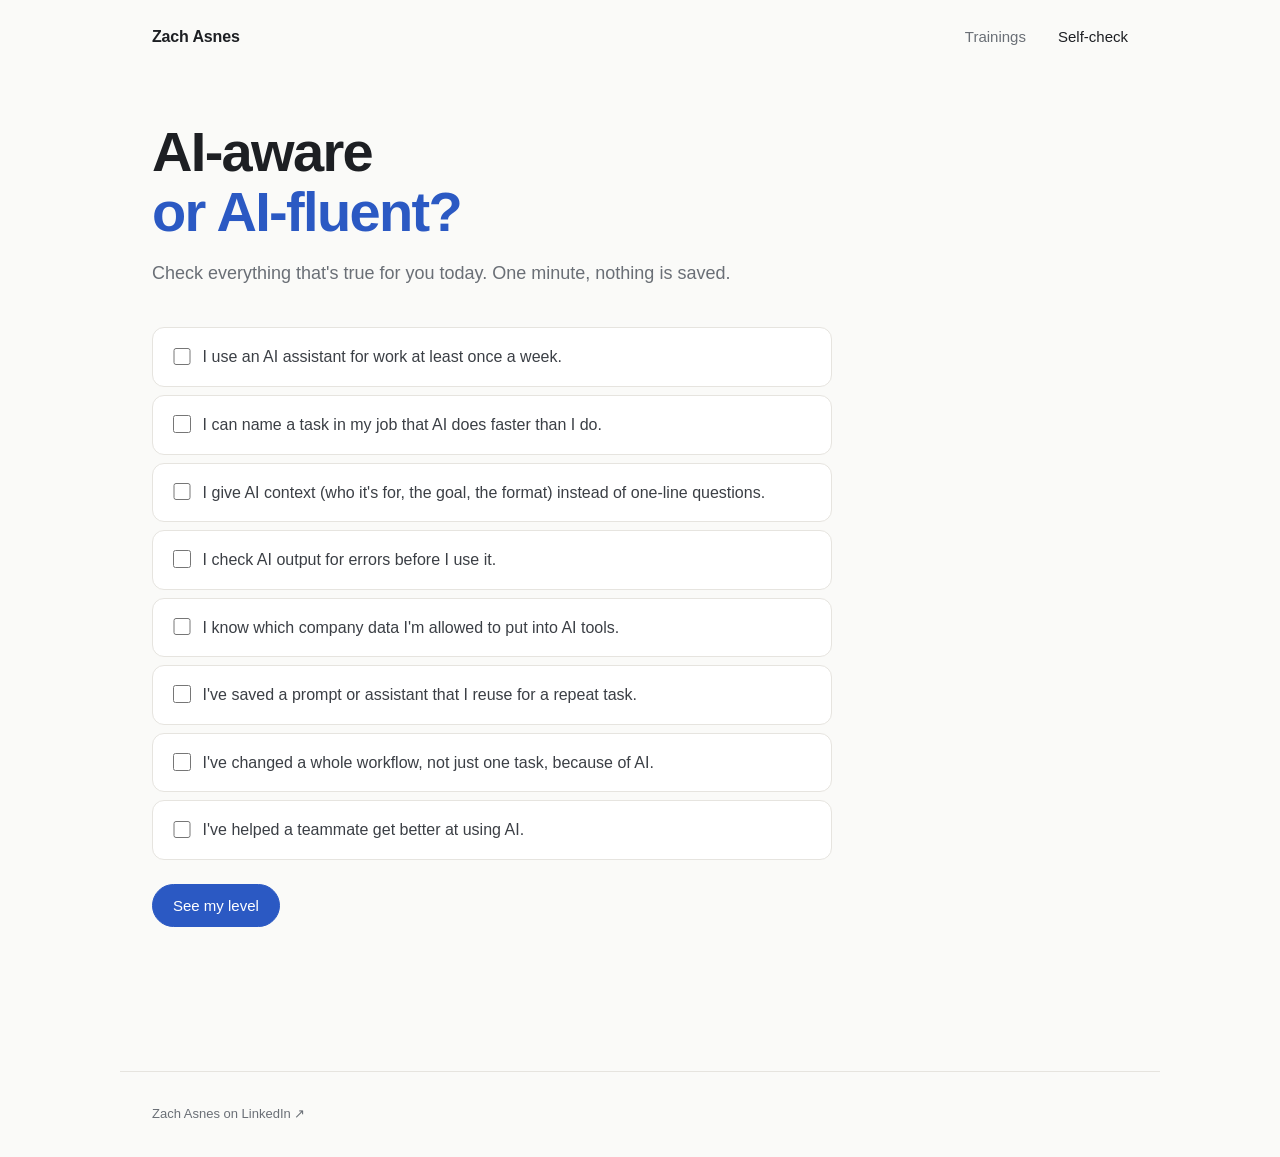
==== check.html @ e1a23500 "Add New this week, AI fluency self-check, and step-numbered course paths - Home: 'New this week' sho" ====
<!DOCTYPE html>
<html lang="en">

<head>
  <meta charset="UTF-8">
  <meta http-equiv="Content-Security-Policy" content="default-src 'none'; script-src 'self' https://gc.zgo.at; style-src 'self' https://fonts.googleapis.com; font-src https://fonts.gstatic.com; img-src 'self' data: https://zachasnes.goatcounter.com; connect-src https://docs.google.com https://zachasnes.goatcounter.com; base-uri 'none'; form-action 'none'; upgrade-insecure-requests">
  <meta name="referrer" content="strict-origin-when-cross-origin">
  <meta name="viewport" content="width=device-width, initial-scale=1.0">
  <title>AI Fluency Self-Check · Zach Asnes</title>
  <meta name="description" content="A one-minute check: are you AI-aware or AI-fluent? Get your level and where to go next.">
  <meta property="og:title" content="AI Fluency Self-Check: aware or fluent?">
  <meta property="og:description" content="Eight quick statements. One minute. Find your AI level and your next free course.">
  <meta property="og:image" content="https://zachasnes.com/assets/og.png">
  <meta property="og:url" content="https://zachasnes.com/check.html">
  <meta property="og:type" content="website">
  <meta name="twitter:card" content="summary_large_image">
  <link rel="icon" type="image/x-icon" href="favicon.ico">
  <link rel="preconnect" href="https://fonts.googleapis.com">
  <link href="https://fonts.googleapis.com/css2?family=Inter:wght@400;500;600;650;700&display=swap" rel="stylesheet">
  <link rel="stylesheet" href="assets/site.css?v=20260924a">
</head>

<body>
  <nav class="site-nav">
    <a href="index.html" class="nav-logo">Zach Asnes</a>
    <ul class="nav-links">
      <li><a href="trainings.html">Trainings</a></li>
      <li><a href="check.html" aria-current="page">Self-check</a></li>
      <li id="nav-stories" hidden><a href="stories.html">Stories</a></li>
    </ul>
  </nav>

  <section class="page-top">
    <div class="big-text">AI-aware<br><span>or AI-fluent?</span></div>
    <p class="lede">Check everything that's true for you today. One minute, nothing is saved.</p>

    <fieldset class="check" id="check">
      <legend class="visually-hidden">Statements that are true for you</legend>
      <label><input type="checkbox"> I use an AI assistant for work at least once a week.</label>
      <label><input type="checkbox"> I can name a task in my job that AI does faster than I do.</label>
      <label><input type="checkbox"> I give AI context (who it's for, the goal, the format) instead of one-line questions.</label>
      <label><input type="checkbox"> I check AI output for errors before I use it.</label>
      <label><input type="checkbox"> I know which company data I'm allowed to put into AI tools.</label>
      <label><input type="checkbox"> I've saved a prompt or assistant that I reuse for a repeat task.</label>
      <label><input type="checkbox"> I've changed a whole workflow, not just one task, because of AI.</label>
      <label><input type="checkbox"> I've helped a teammate get better at using AI.</label>
    </fieldset>

    <button type="button" class="btn" id="check-go">See my level</button>
    <div id="check-result" aria-live="polite"></div>
  </section>

  <footer>
    <p><a href="https://www.linkedin.com/in/zachary-asnes/" target="_blank" rel="noopener">Zach Asnes on LinkedIn ↗</a></p>
  </footer>

  <script src="assets/site.js?v=20260924a"></script>
  <script src="assets/page-check.js?v=20260924a"></script>
</body>

</html>
---- assets/site.css ----
/* ============================================================
   zachasnes.com: shared styles for Home, Trainings, Stories.
   Calm and light: warm off-white, one blue accent, Inter.
   A soft dark theme follows the visitor's system setting.
   ============================================================ */

*, *::before, *::after { margin: 0; padding: 0; box-sizing: border-box; }

:root {
  --bg: #fafaf8;
  --surface: #ffffff;
  --hover: #f4f3f0;
  --text: #1d1f23;
  --body: #3b3f45;
  --muted: #6a6f76;
  --line: #e6e4df;
  --accent: #2b59c3;
  --accent-soft: #eef2fb;
  --on-accent: #ffffff;
  --error: #b3261e;
  --shadow: 0 1px 2px rgba(20, 20, 20, 0.04), 0 8px 24px rgba(20, 20, 20, 0.06);
  --radius: 12px;
  --font: 'Inter', -apple-system, BlinkMacSystemFont, 'Segoe UI', sans-serif;
}

@media (prefers-color-scheme: dark) {
  :root {
    --bg: #15171a;
    --surface: #1c1f23;
    --hover: #22262b;
    --text: #e8e6e1;
    --body: #c9c7c2;
    --muted: #9aa0a6;
    --line: #2c3035;
    --accent: #8ab4f8;
    --accent-soft: #1f2a3d;
    --on-accent: #0f1b33;
    --error: #f2b8b5;
    --shadow: none;
  }
}

html { scroll-behavior: smooth; }

body {
  background: var(--bg);
  color: var(--text);
  font-family: var(--font);
  font-size: 16px;
  line-height: 1.6;
  -webkit-font-smoothing: antialiased;
  overflow-x: hidden;
}

a { color: inherit; }

::selection { background: var(--accent-soft); }

:focus-visible { outline: 2px solid var(--accent); outline-offset: 3px; border-radius: 4px; }

/* ---------- Nav ---------- */
nav.site-nav {
  max-width: 1040px;
  margin: 0 auto;
  display: flex;
  justify-content: space-between;
  align-items: center;
  padding: 1.5rem 2rem;
}

.nav-logo { font-weight: 600; font-size: 16px; text-decoration: none; letter-spacing: -0.01em; }

.nav-links { display: flex; gap: 2rem; list-style: none; }

.nav-links a { font-size: 15px; color: var(--muted); text-decoration: none; transition: color 0.2s; }
.nav-links a:hover, .nav-links a[aria-current="page"] { color: var(--text); }
.nav-links a[aria-current="page"] { font-weight: 500; }

/* ---------- Layout ---------- */
section { padding: 4rem 2rem; max-width: 1040px; margin: 0 auto; }

.page-top { padding-top: 3rem; }

.section-label {
  font-size: 13px;
  font-weight: 600;
  letter-spacing: 0.06em;
  text-transform: uppercase;
  color: var(--muted);
  margin-bottom: 1.5rem;
}

.big-text {
  font-size: clamp(36px, 5.5vw, 56px);
  font-weight: 650;
  line-height: 1.08;
  letter-spacing: -0.03em;
  margin-bottom: 1rem;
}

.big-text span { color: var(--accent); }

.lede { font-size: 18px; color: var(--muted); max-width: 600px; margin-bottom: 2.5rem; }

.mono { font-size: 13px; font-weight: 500; }

.tag {
  font-size: 12px;
  padding: 3px 10px;
  border-radius: 999px;
  background: var(--hover);
  color: var(--muted);
  white-space: nowrap;
}

.tags { display: flex; flex-wrap: wrap; gap: 0.4rem; }

.btn {
  display: inline-flex;
  align-items: center;
  gap: 0.5rem;
  font-size: 15px;
  font-weight: 500;
  text-decoration: none;
  color: var(--on-accent);
  background: var(--accent);
  padding: 0.75rem 1.25rem;
  border-radius: 999px;
  border: 1px solid var(--accent);
  transition: opacity 0.2s, background 0.2s;
}

.btn:hover { opacity: 0.9; }

.btn.ghost { background: transparent; color: var(--text); border-color: var(--line); }
.btn.ghost:hover { background: var(--hover); opacity: 1; }

.see-all { margin-top: 1.75rem; }

.status { font-size: 14px; color: var(--muted); min-height: 1.4em; margin: 1.25rem 0; }
.status.is-error { color: var(--error); }

.visually-hidden {
  position: absolute; width: 1px; height: 1px;
  overflow: hidden; clip: rect(0 0 0 0); white-space: nowrap;
}

/* ---------- Sentence picker ---------- */
.picker {
  font-size: clamp(24px, 3.4vw, 34px);
  font-weight: 500;
  line-height: 1.5;
  letter-spacing: -0.02em;
  color: var(--muted);
  margin-top: 2rem;
}

.picker .token {
  display: inline-flex;
  align-items: center;
  color: var(--accent);
  background: var(--accent-soft);
  border-radius: 10px;
  padding: 0 0.4em 0 0.45em;
  margin: 0 0.1em;
  transition: filter 0.2s;
}

.picker .token:hover { filter: brightness(0.97); }

.picker .token::after { content: '▾'; font-size: 0.6em; margin-left: 0.25em; pointer-events: none; }

.picker select {
  appearance: none;
  -webkit-appearance: none;
  background: transparent;
  border: 0;
  color: inherit;
  font: inherit;
  letter-spacing: inherit;
  cursor: pointer;
  padding: 0.05em 0;
  max-width: 100%;
}

.picker select option { font-size: 16px; color: var(--text); background: var(--surface); }

/* ---------- Training results ---------- */
.top-pick {
  display: grid;
  grid-template-columns: 1fr auto;
  gap: 1.5rem;
  align-items: center;
  background: var(--surface);
  border: 1px solid var(--line);
  border-left: 4px solid var(--accent);
  border-radius: var(--radius);
  box-shadow: var(--shadow);
  padding: 2rem 2.25rem;
  margin-top: 0.5rem;
  text-decoration: none;
  transition: transform 0.2s, box-shadow 0.2s;
}

.top-pick:hover { transform: translateY(-2px); }

.top-pick .eyebrow {
  display: inline-block;
  font-size: 12px;
  font-weight: 600;
  color: var(--accent);
  background: var(--accent-soft);
  border-radius: 999px;
  padding: 3px 10px;
  margin-bottom: 0.9rem;
}

.top-pick h3 { font-size: clamp(22px, 2.6vw, 28px); font-weight: 650; line-height: 1.2; letter-spacing: -0.02em; margin-bottom: 0.5rem; }
.top-pick p { color: var(--body); max-width: 640px; }
.top-pick .meta { color: var(--muted); font-size: 14px; margin-top: 0.9rem; }
.top-pick .go { font-size: 28px; color: var(--accent); line-height: 1; }

.list-head { margin: 2.5rem 0 0.75rem; color: var(--muted); font-size: 14px; font-weight: 600; }

.course-list {
  background: var(--surface);
  border: 1px solid var(--line);
  border-radius: var(--radius);
  overflow: hidden;
}

.course {
  display: grid;
  grid-template-columns: 1fr auto;
  gap: 1.5rem;
  align-items: center;
  padding: 1.25rem 1.5rem;
  text-decoration: none;
  border-top: 1px solid var(--line);
  transition: background 0.2s;
}

.course:first-child { border-top: 0; }
.course:hover { background: var(--hover); }
.course-num { display: none; }
.course-name { font-weight: 600; font-size: 17px; line-height: 1.3; }
.course-desc { font-size: 14px; color: var(--muted); margin-top: 0.25rem; }
.course-meta { color: var(--muted); font-size: 13px; margin-top: 0.4rem; }
.course .tags { justify-content: flex-end; max-width: 260px; }
.course .step { color: var(--accent); font-size: 12px; font-weight: 600; margin-bottom: 0.2rem; }

/* ---------- Self-check ---------- */
.check { border: 0; display: grid; gap: 0.5rem; max-width: 680px; margin-bottom: 1.5rem; }
.check label {
  display: flex; gap: 0.75rem; align-items: flex-start; cursor: pointer;
  background: var(--surface); border: 1px solid var(--line); border-radius: var(--radius);
  padding: 1rem 1.25rem; font-size: 16px; color: var(--body);
}
.check input { flex: none; width: 1.1rem; height: 1.1rem; margin-top: 0.2rem; accent-color: var(--accent); }
#check-result { max-width: 680px; margin-top: 2rem; }
#check-result .btn { margin-top: 1.25rem; }
button.btn { font-family: inherit; cursor: pointer; }

/* ---------- Stories ---------- */
.story-grid {
  display: grid;
  grid-template-columns: repeat(auto-fill, minmax(300px, 1fr));
  gap: 1rem;
}

.story {
  background: var(--surface);
  border: 1px solid var(--line);
  border-radius: var(--radius);
  padding: 1.75rem;
  display: flex;
  flex-direction: column;
  gap: 0.75rem;
  text-decoration: none;
  transition: transform 0.2s, box-shadow 0.2s;
}

.story:hover { transform: translateY(-2px); box-shadow: var(--shadow); }
.story .date { color: var(--muted); font-size: 13px; }
.story h3 { font-size: 21px; font-weight: 650; line-height: 1.25; letter-spacing: -0.015em; }
.story .hook { color: var(--body); font-size: 15px; }
.story .read { margin-top: auto; color: var(--accent); font-weight: 500; font-size: 14px; }

/* Full story view */
.reader { max-width: 680px; margin: 0 auto; }
.reader .back { display: inline-block; margin-bottom: 2rem; color: var(--muted); text-decoration: none; font-size: 14px; }
.reader .back:hover { color: var(--text); }
.reader .date { color: var(--muted) !important; font-size: 14px; }
.reader h1 { font-size: clamp(32px, 4.5vw, 44px); font-weight: 700; line-height: 1.12; letter-spacing: -0.03em; margin: 0.5rem 0 1.25rem; }
.reader .hook { font-size: 20px; color: var(--text); margin-bottom: 2rem; }
.reader .body p { font-size: 18px; color: var(--body); line-height: 1.75; margin-bottom: 1.35rem; }
.reader .actions { display: flex; flex-wrap: wrap; gap: 0.75rem; margin-top: 2.5rem; padding-top: 2rem; border-top: 1px solid var(--line); }

/* ---------- Footer ---------- */
footer {
  max-width: 1040px;
  margin: 3rem auto 0;
  border-top: 1px solid var(--line);
  padding: 2rem;
  display: flex;
  justify-content: space-between;
  align-items: center;
  gap: 1.5rem;
}

footer p { font-size: 13px; color: var(--muted); }
footer a { text-decoration: none; }
footer a:hover { color: var(--text); }

/* ---------- Motion (gentle; off for reduced motion) ---------- */
.fade-up { opacity: 0; transform: translateY(12px); transition: opacity 0.5s ease, transform 0.5s ease; }
.fade-up.visible { opacity: 1; transform: none; }

.enter { animation: enter 0.35s ease both; }
@keyframes enter { from { opacity: 0; transform: translateY(8px); } to { opacity: 1; transform: none; } }
.enter.d1 { animation-delay: 0.05s; }
.enter.d2 { animation-delay: 0.10s; }
.enter.d3 { animation-delay: 0.15s; }
.enter.d4 { animation-delay: 0.20s; }
.enter.d5 { animation-delay: 0.25s; }
.enter.d6 { animation-delay: 0.30s; }
.enter.d7 { animation-delay: 0.35s; }
.enter.d8 { animation-delay: 0.40s; }

@media (prefers-reduced-motion: reduce) {
  html { scroll-behavior: auto; }
  *, *::before, *::after { animation: none !important; transition: none !important; }
  .fade-up { opacity: 1; transform: none; }
}

/* ---------- Mobile ---------- */
@media (max-width: 720px) {
  nav.site-nav { padding: 1.25rem; }
  .nav-links { gap: 1.25rem; }
  section { padding: 2.5rem 1.25rem; }
  .page-top { padding-top: 1.5rem; }
  .picker { font-size: 24px; }
  .picker .token { display: flex; margin: 0.3em 0; }
  .picker .token select { width: 100% !important; }
  .picker-end { display: none; }
  .top-pick { grid-template-columns: 1fr; padding: 1.5rem; }
  .top-pick .go { display: none; }
  .course { grid-template-columns: 1fr; padding: 1.1rem 1.25rem; }
  .course .tags { display: none; }
  .story-grid { grid-template-columns: 1fr; }
  footer { flex-direction: column; text-align: center; padding: 2rem 1.25rem; }
}

[hidden] { display: none !important; }
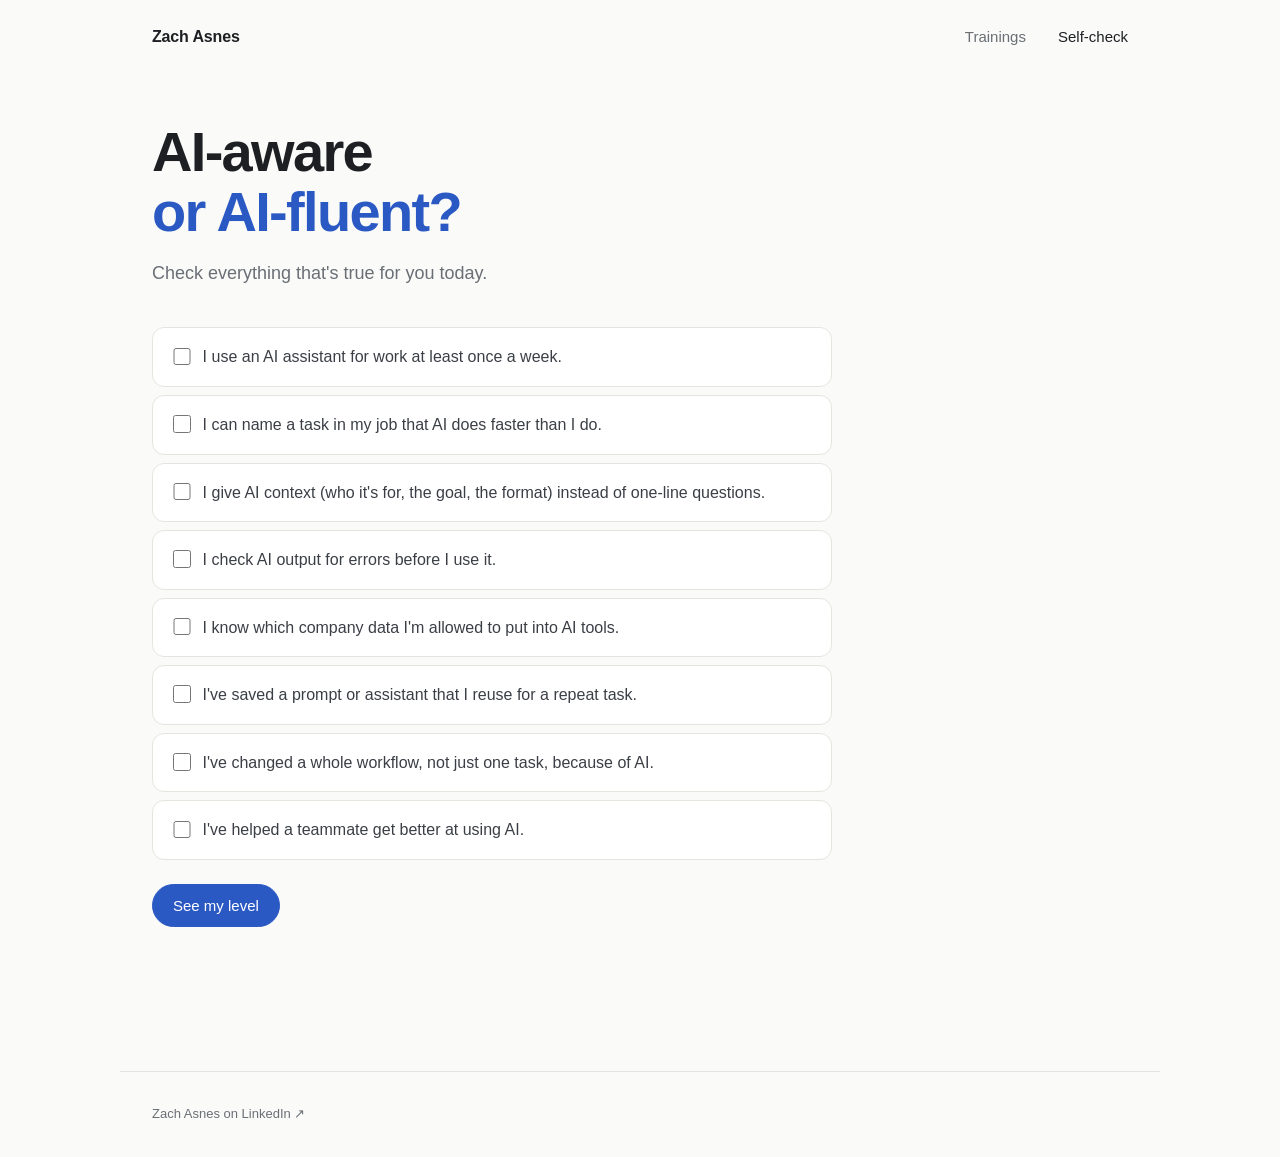
==== commit 2327ad36: "Self-check: each level leads somewhere different; drop 'nothing is saved' - Level 1 lists the top 3 " ====
--- a/check.html
+++ b/check.html
@@ -32,15 +32,15 @@
 
   <section class="page-top">
     <div class="big-text">AI-aware<br><span>or AI-fluent?</span></div>
-    <p class="lede">Check everything that's true for you today. One minute, nothing is saved.</p>
+    <p class="lede">Check everything that's true for you today.</p>
 
     <fieldset class="check" id="check">
       <legend class="visually-hidden">Statements that are true for you</legend>
       <label><input type="checkbox"> I use an AI assistant for work at least once a week.</label>
       <label><input type="checkbox"> I can name a task in my job that AI does faster than I do.</label>
       <label><input type="checkbox"> I give AI context (who it's for, the goal, the format) instead of one-line questions.</label>
-      <label><input type="checkbox"> I check AI output for errors before I use it.</label>
-      <label><input type="checkbox"> I know which company data I'm allowed to put into AI tools.</label>
+      <label><input type="checkbox" data-required> I check AI output for errors before I use it.</label>
+      <label><input type="checkbox" data-required> I know which company data I'm allowed to put into AI tools.</label>
       <label><input type="checkbox"> I've saved a prompt or assistant that I reuse for a repeat task.</label>
       <label><input type="checkbox"> I've changed a whole workflow, not just one task, because of AI.</label>
       <label><input type="checkbox"> I've helped a teammate get better at using AI.</label>
@@ -55,7 +55,8 @@
   </footer>
 
   <script src="assets/site.js?v=20260924a"></script>
-  <script src="assets/page-check.js?v=20260924a"></script>
+  <script src="assets/trainings.js?v=20260924a"></script>
+  <script src="assets/page-check.js?v=20260924b"></script>
 </body>
 
 </html>
